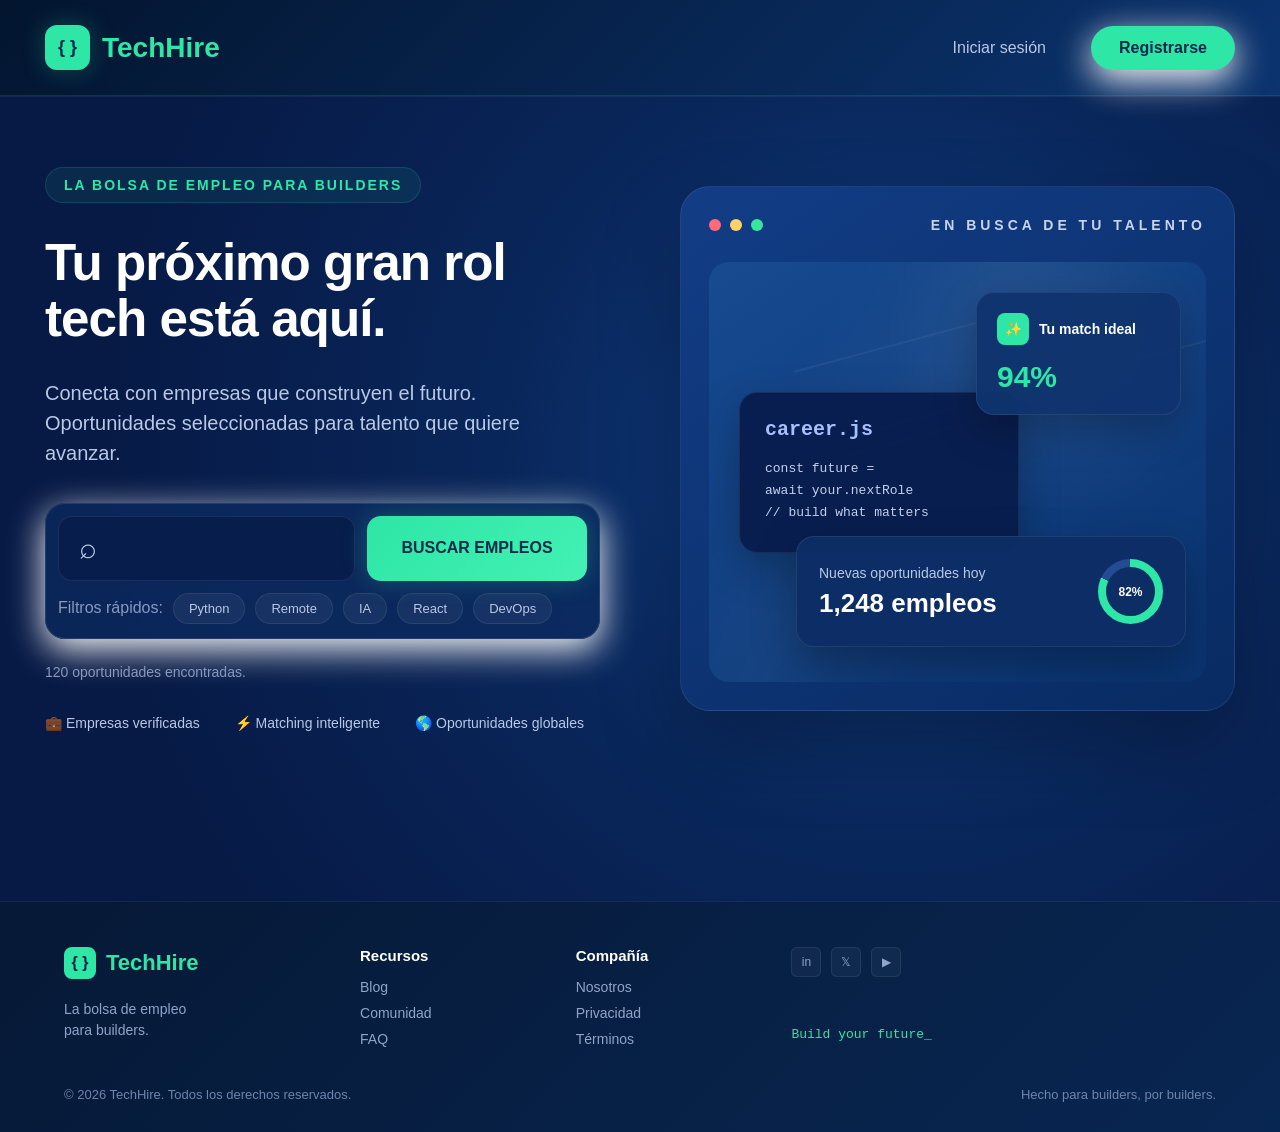
==== main/index.html @ eb677ca7 "Fase1 TechHire" ====
<!DOCTYPE html>
<html lang="es">

<head>
    <meta charset="UTF-8">

    <meta
        name="viewport"
        content="width=device-width, initial-scale=1.0"
    >

    <title>TechHire</title>

    <link rel="stylesheet" href="styles.css">
    <link rel="stylesheet" href="StyleFooter.css">
    <link rel="stylesheet" href="inicioSesion/sesion.css">
    <link rel="stylesheet" href="registro/registro.css">
</head>


<body>

    <header class="encabezado encabezadoLine">

        <a href="#" class="logo">

            <span class="logo-icono">
                { }
            </span>

            <span class="logo-texto">
                TechHire
            </span>

        </a>


        <nav class="navegacion">

            <a href="inicioSesion/iniciosesion.html" class="boton-iniciar-sesion">
                Iniciar sesión
            </a>

            <a href="registro/registro.html" class="boton-registrarse">
                Registrarse
            </a>

        </nav>

    </header>


    <main class="principal">

        <section class="contenido-izquierdo">


            <!-- Etiqueta superior -->

            <div class="etiqueta-superior">
                LA BOLSA DE EMPLEO PARA BUILDERS
            </div>


            <h1>
                Tu próximo gran rol tech está aquí.
            </h1>


            <p class="descripcion">

                Conecta con empresas que construyen el futuro.

                <br>

                Oportunidades seleccionadas para talento que quiere

                <br>

                avanzar.

            </p>


            <div class="contenedor-buscador">


                <div class="fila-buscador">

                    <div class="campo-busqueda">

                        <span class="icono-busqueda">
                            ⌕
                        </span>

                        <input
                            type="text"
                            placeholder=""
                        >

                    </div>


                    <button class="boton-buscar">
                        BUSCAR EMPLEOS
                    </button>

                </div>


                <div class="filtros">

                    <span class="texto-filtros">
                        Filtros rápidos:
                    </span>

                    <span class="filtro">
                        Python
                    </span>

                    <span class="filtro">
                        Remote
                    </span>

                    <span class="filtro">
                        IA
                    </span>

                    <span class="filtro">
                        React
                    </span>

                    <span class="filtro">
                        DevOps
                    </span>

                </div>

            </div>


            <p class="resultados">
                120 oportunidades encontradas.
            </p>


            <div class="beneficios">

                <span>
                    💼 Empresas verificadas
                </span>

                <span>
                    ⚡ Matching inteligente
                </span>

                <span>
                    🌎 Oportunidades globales
                </span>

            </div>


        </section>


        <section class="contenido-derecho">


            <div class="pantalla-flotante">


                <!-- Barra superior de la pantalla -->

                <div class="barra-pantalla">


                    <!-- Botones estilo Mac -->

                    <div class="botones-mac">

                        <span class="boton-mac rojo"></span>

                        <span class="boton-mac amarillo"></span>

                        <span class="boton-mac verde"></span>

                    </div>


                    <div class="texto-pantalla">
                        EN BUSCA DE TU TALENTO
                    </div>


                </div>


                <div class="interior-pantalla">


                    <div class="fondo-tecnologia">

                        <div class="linea-codigo linea-1"></div>

                        <div class="linea-codigo linea-2"></div>

                        <div class="linea-codigo linea-3"></div>

                    </div>



                    <!-- Tarjeta de código -->

                    <div class="tarjeta-codigo">

                        <h3>
                            career.js
                        </h3>

                        <p>
                            const future =
                        </p>

                        <p>
                            await your.nextRole
                        </p>

                        <p>
                            // build what matters
                        </p>

                    </div>



                    <!-- Tarjeta Match -->

                    <div class="tarjeta-match">

                        <div class="titulo-match">

                            <span class="icono-match">
                                ✨
                            </span>

                            Tu match ideal

                        </div>


                        <strong>
                            94%
                        </strong>

                    </div>



                    <!-- Tarjeta empleos -->

                    <div class="tarjeta-empleos">

                        <div>

                            <span>
                                Nuevas oportunidades hoy
                            </span>

                            <strong>
                                1,248 empleos
                            </strong>

                        </div>


                        <div class="circulo-progreso">

                            <div class="circulo-interior">
                                82%
                            </div>

                        </div>


                    </div>


                </div>



            </div>

        </section>


    </main>


    <footer class="pie-pagina">

    <div class="contenido-footer">


        <!-- MARCA -->

        <div class="columna-footer marca-footer">

            <div class="logo-footer">

                <span class="icono-logo">
                    { }
                </span>

                <span class="texto-logo">
                    TechHire
                </span>

            </div>

            <p>
                La bolsa de empleo
                <br>
                para builders.
            </p>

        </div>



        <!-- RECURSOS -->

        <div class="columna-footer">

            <h3>
                Recursos
            </h3>

            <a href="Recursos/recursos.html#blog">
                Blog
            </a>

            <a href="Recursos/recursos.html#comunidad">
                Comunidad
            </a>

            <a href="Recursos/recursos.html#faq">
                FAQ
            </a>

        </div>



        <!-- COMPAÑÍA -->

        <div class="columna-footer">

            <h3>
                Compañía
            </h3>

            <a href="Compania/compania.html#nosotros">
                Nosotros
            </a>

            <a href="Compania/compania.html#privacidad">
                Privacidad
            </a>

            <a href="Compania/compania.html#terminos">
                Términos
            </a>

        </div>



        <!-- REDES -->

        <div class="columna-footer redes-footer">

            <div class="redes">

                <a href="#">
                    in
                </a>

                <a href="#">
                    𝕏
                </a>

                <a href="#">
                    ▶
                </a>

            </div>

            <p class="mensaje-footer">
                Build your future_
            </p>

        </div>


    </div>


    <div class="parte-inferior-footer">

        <p>
            © 2026 TechHire.
            Todos los derechos reservados.
        </p>

        <p>
            Hecho para builders, por builders.
        </p>

    </div>

</footer>

</body>

</html>
---- main/styles.css ----
:root {
    --color-fondo: #071a46;

    --color-fondo-secundario: #0b2b61;

    --color-verde: #2ee6a6;

    --color-verde-claro: #43f1b4;

    --color-blanco: #ffffff;

    --color-texto: #b9c8e4;

    --color-texto-suave: #8799bd;

    --color-borde: rgba(255, 255, 255, 0.10);

    --color-panel: rgba(13, 45, 101, 0.85);

    --color-tarjeta: #102b62;


    /* Tamaños */

    --ancho-maximo: 1500px;

    --radio-pequeno: 12px;

    --radio-medio: 20px;

    --radio-grande: 30px;


    /* Sombras */

    --sombra-verde:
        0 0 25px rgba(46, 230, 166, 0.25);

    --sombra-panel:
        0 25px 70px rgba(0, 0, 0, 0.25);

    --sombra-botton:
        0 10px 35px rgb(248, 248, 248);
}


/* =========================================
   CONFIGURACIÓN GENERAL
========================================= */

* {
    margin: 0;
    padding: 0;
    box-sizing: border-box;
}


html {
    scroll-behavior: smooth;
}


body {

    min-height: 100vh;

    font-family:
        Arial,
        Helvetica,
        sans-serif;

    color: var(--color-blanco);

    background:
        radial-gradient(
            circle at 75% 45%,
            #103f85 0%,
            #09265a 30%,
            var(--color-fondo) 65%
        );

    overflow-x: hidden;
}


/* =========================================
   ENCABEZADO
========================================= */

.encabezado {

    width: 100%;

    max-width: var(--ancho-maximo);

    margin: auto;

    padding: 25px 45px;

    display: flex;

    align-items: center;

    justify-content: space-between;

}


/* =========================================
   LOGO
========================================= */

.logo {

    display: flex;

    align-items: center;

    gap: 12px;

    text-decoration: none;

    color: var(--color-verde);

}


.logo-icono {

    width: 45px;
    height: 45px;

    display: flex;

    justify-content: center;
    align-items: center;

    background: var(--color-verde);

    color: var(--color-fondo);

    font-weight: bold;

    font-size: 18px;

    border-radius: 12px;

    box-shadow: var(--sombra-verde);

}


.logo-texto {

    font-size: 28px;

    font-weight: bold;

}


/* =========================================
   NAVEGACIÓN
========================================= */

.navegacion {

    display: flex;

    align-items: center;

    gap: 45px;

}


.navegacion a {

    color: var(--color-texto);

    text-decoration: none;

    font-size: 16px;

    transition: 0.3s;

}


.navegacion a:hover {

    color: var(--color-verde);

}


/* Botón registrarse */

.navegacion .boton-registrarse {

    padding: 13px 28px;

    color: #06284c;

    background: var(--color-verde);

    border-radius: 30px;

    font-weight: bold;

    box-shadow: var(--sombra-botton);

}


.navegacion .boton-registrarse:hover {

    color: #06284c;

    transform: translateY(-2px);

}


/* =========================================
   CONTENIDO PRINCIPAL
========================================= */

.principal {

    width: 100%;

    max-width: var(--ancho-maximo);

    margin: auto;

    padding: 70px 45px;

    display: grid;

    grid-template-columns: 1fr 1fr;

    gap: 80px;

    align-items: center;

    border-top: 1px solid rgba(255,255,255,0.05);

}


/* =========================================
   COLUMNA IZQUIERDA
========================================= */

.contenido-izquierdo {

    max-width: 720px;

}


/* =========================================
   ETIQUETA SUPERIOR
========================================= */

.etiqueta-superior {

    display: inline-block;

    margin-bottom: 32px;

    padding: 9px 18px;

    color: var(--color-verde);

    background:
        rgba(46, 230, 166, 0.08);

    border:
        1px solid rgba(46, 230, 166, 0.15);

    border-radius: 25px;

    font-size: 14px;

    font-weight: bold;

    letter-spacing: 2px;

}


/* =========================================
   TÍTULO
========================================= */

h1 {

    max-width: 700px;

    margin-bottom: 30px;

    font-size: clamp(38px, 4vw, 58px);

    line-height: 1.1;

    letter-spacing: -1px;

}


/* =========================================
   DESCRIPCIÓN
========================================= */

.descripcion {

    margin-bottom: 40px;

    color: var(--color-texto);

    font-size: 20px;

    line-height: 1.6;

}


/* =========================================
   BUSCADOR
========================================= */

.contenedor-buscador {

    padding: 12px;

    background:
        rgba(12, 43, 96, 0.75);

    border:
        1px solid var(--color-borde);

    border-radius: var(--radio-medio);

    box-shadow: var(--sombra-botton);

}


.fila-buscador {

    display: flex;

    gap: 12px;

}


/* Campo de búsqueda */

.campo-busqueda {

    flex: 1;

    height: 65px;

    display: flex;

    align-items: center;

    padding: 0 20px;

    background: #071d4c;

    border:
        1px solid rgba(255, 255, 255, 0.08);

    border-radius: 14px;

}


.icono-busqueda {

    margin-right: 15px;

    color: var(--color-texto);

    font-size: 30px;

}


.campo-busqueda input {

    width: 100%;

    background: transparent;

    border: none;

    outline: none;

    color: white;

    font-size: 18px;

}


/* Botón buscar */

.boton-buscar {

    min-width: 220px;

    padding: 0 25px;

    background:
        linear-gradient(
            135deg,
            var(--color-verde),
            var(--color-verde-claro)
        );

    color: #052d4b;

    border: none;

    border-radius: 14px;

    font-size: 16px;

    font-weight: bold;

    cursor: pointer;

    transition: 0.3s;

    box-shadow: var(--sombra-verde);

}


.boton-buscar:hover {

    transform: translateY(-2px);

    box-shadow:
        0 10px 35px rgba(46, 230, 166, 0.35);

}


/* =========================================
   FILTROS
========================================= */

.filtros {

    display: flex;

    align-items: center;

    flex-wrap: wrap;

    gap: 10px;

    padding: 12px 0 2px 0;

}


.texto-filtros {

    color: var(--color-texto-suave);

}


.filtro {

    padding: 7px 15px;

    color: var(--color-texto);

    background:
        rgba(255, 255, 255, 0.05);

    border:
        1px solid rgba(255, 255, 255, 0.08);

    border-radius: 20px;

    font-size: 13px;

}


/* =========================================
   RESULTADOS
========================================= */

.resultados {

    margin-top: 25px;

    color: var(--color-texto-suave);

    font-size: 14px;

}


/* =========================================
   BENEFICIOS
========================================= */

.beneficios {

    margin-top: 35px;

    display: flex;

    gap: 35px;

    color: var(--color-texto);

    font-size: 14px;

}


/* =========================================
   PARTE DERECHA
========================================= */

.contenido-derecho {

    display: flex;

    align-items: center;

    justify-content: center;

    min-height: 160px;

}


/* =========================================
   PANTALLA FLOTANTE
========================================= */

.pantalla-flotante {

    width: 100%;

    max-width: 650px;

    min-height: 500px;

    background:
        linear-gradient(
            145deg,
            #123d86,
            #082b62
        );

    border:
        1px solid rgba(255, 255, 255, 0.08);

    border-radius: 30px;

    box-shadow:
        0 35px 80px rgba(0, 0, 0, 0.25);

    overflow: hidden;


    /*
       Esta línea hace que la pantalla
       esté flotando constantemente.
    */

    animation:
        animacion-flotar-pantalla
        6s
        ease-in-out
        infinite;

}


/* =========================================
   ANIMACIÓN DE LA PANTALLA
========================================= */

@keyframes animacion-flotar-pantalla {

    0% {

        transform:
            translateY(0px)
            rotate(0deg);

    }


    50% {

        transform:
            translateY(-16px)
            rotate(0.3deg);

    }


    100% {

        transform:
            translateY(0px)
            rotate(0deg);

    }

}


/* =========================================
   BARRA SUPERIOR DE LA PANTALLA
========================================= */

.barra-pantalla {

    height: 75px;

    padding: 0 28px;

    display: flex;

    align-items: center;

    justify-content: space-between;

}


.botones-mac {

    display: flex;

    gap: 9px;

}


.boton-mac {

    width: 12px;

    height: 12px;

    border-radius: 50%;

}


.rojo {
    background: #ff6b78;
}


.amarillo {
    background: #ffd166;
}


.verde {
    background: #39e69d;
}


.texto-pantalla {

    color: #c8d4ef;

    font-weight: bold;

    letter-spacing: 4px;

    font-size: 14px;

}


/* =========================================
   INTERIOR DE LA PANTALLA
========================================= */

.interior-pantalla {

    position: relative;

    height: 420px;

    margin: 0 28px 28px;

    overflow: hidden;

    background:
        linear-gradient(
            145deg,
            #174b91,
            #0b3470
        );

    border-radius: 20px;

}


/* =========================================
   FONDO DECORATIVO
========================================= */

.fondo-tecnologia {

    position: absolute;

    inset: 0;

    opacity: 0.35;

    background:

        linear-gradient(
            120deg,
            transparent 20%,
            rgba(255,255,255,0.08),
            transparent 60%
        ),

        radial-gradient(
            circle at 70% 20%,
            rgba(255,255,255,0.20),
            transparent 35%
        );

}


.linea-codigo {

    position: absolute;

    height: 2px;

    background:
        rgba(255, 255, 255, 0.15);

    transform: rotate(-15deg);

}


.linea-1 {

    width: 300px;

    top: 70px;

    left: 80px;

}


.linea-2 {

    width: 400px;

    top: 120px;

    left: 140px;

}


.linea-3 {

    width: 250px;

    top: 180px;

    left: 60px;

}


/* =========================================
   TARJETA DE CÓDIGO
========================================= */

.tarjeta-codigo {

    position: absolute;

    left: 30px;

    top: 130px;

    width: 280px;

    padding: 25px;

    background:
        rgba(8, 28, 75, 0.92);

    border:
        1px solid rgba(255,255,255,0.08);

    border-radius: 18px;

    box-shadow:
        0 15px 40px rgba(0,0,0,0.25);

    animation:
        animacion-tarjeta-codigo
        5s
        ease-in-out
        infinite;

}


.tarjeta-codigo h3 {

    margin-bottom: 20px;

    color: #a7bfff;

    font-family: monospace;

    font-size: 20px;

}


.tarjeta-codigo p {

    margin: 7px 0;

    color: #c3d0ed;

    font-family: monospace;

    font-size: 13px;

}


/* =========================================
   ANIMACIÓN TARJETA CÓDIGO
========================================= */

@keyframes animacion-tarjeta-codigo {

    0%,
    100% {

        transform: translateY(0px);

    }

    50% {

        transform: translateY(-8px);

    }

}


/* =========================================
   TARJETA MATCH
========================================= */

.tarjeta-match {

    position: absolute;

    z-index: 3;

    right: 25px;

    top: 30px;

    width: 205px;

    padding: 20px;

    background:
        rgba(15, 52, 110, 0.96);

    border:
        1px solid rgba(255,255,255,0.08);

    border-radius: 18px;

    box-shadow:
        0 15px 40px rgba(0,0,0,0.25);

    animation:
        animacion-match
        4.5s
        ease-in-out
        infinite;

}


.titulo-match {

    display: flex;

    align-items: center;

    gap: 10px;

    margin-bottom: 15px;

    font-size: 14px;

    font-weight: bold;

}


.icono-match {

    display: flex;

    align-items: center;

    justify-content: center;

    width: 32px;

    height: 32px;

    background: var(--color-verde);

    border-radius: 8px;

}


.tarjeta-match strong {

    color: var(--color-verde);

    font-size: 30px;

}


/* =========================================
   ANIMACIÓN MATCH
========================================= */

@keyframes animacion-match {

    0%,
    100% {

        transform:
            translateY(0px)
            translateX(0px);

    }


    50% {

        transform:
            translateY(-12px)
            translateX(4px);

    }

}


/* =========================================
   TARJETA EMPLEOS
========================================= */

.tarjeta-empleos {

    position: absolute;

    z-index: 4;

    right: 20px;

    bottom: 35px;

    width: 390px;

    padding: 22px;

    display: flex;

    align-items: center;

    justify-content: space-between;

    background:
        rgba(13, 45, 101, 0.96);

    border:
        1px solid rgba(255,255,255,0.08);

    border-radius: 18px;

    box-shadow:
        0 18px 45px rgba(0,0,0,0.30);

    animation:
        animacion-empleos
        5.5s
        ease-in-out
        infinite;

}


.tarjeta-empleos span {

    display: block;

    margin-bottom: 7px;

    color: var(--color-texto);

    font-size: 14px;

}


.tarjeta-empleos strong {

    display: block;

    font-size: 26px;

}

@keyframes animacion-empleos {

    0%,
    100% {

        transform: translateY(0);

    }


    50% {

        transform: translateY(10px);

    }

}


.circulo-progreso {

    width: 65px;

    height: 65px;

    display: flex;

    justify-content: center;

    align-items: center;

    border-radius: 50%;

    background:

        conic-gradient(
            var(--color-verde) 0deg 295deg,
            #254c91 295deg 360deg
        );

}


.circulo-interior {

    width: 49px;

    height: 49px;

    display: flex;

    justify-content: center;

    align-items: center;

    background: #0d2d65;

    border-radius: 50%;

    color: white;

    font-size: 12px;

    font-weight: bold;


}
---- main/StyleFooter.css ----
.pie-pagina {

    width: 100%;

    margin-top: 100px;

    padding: 45px 0 30px;

    background:
        linear-gradient(
            135deg,
            #061936,
            #082652
        );

    border-top:
        1px solid rgba(255,255,255,0.05);
}

/* CONTENIDO PRINCIPAL DEL FOOTER */

.contenido-footer {

    width: 90%;

    max-width: 1200px;

    margin: auto;

    display: grid;

    grid-template-columns:
        1.5fr
        1fr
        1fr
        1fr
        1.3fr;

    gap: 55px;

}


/* COLUMNAS */

.columna-footer {

    display: flex;

    flex-direction: column;

    gap: 10px;

}


/* TÍTULOS */

.columna-footer h3 {

    margin-bottom: 5px;

    color: white;

    font-size: 15px;

}


/* ENLACES */

.columna-footer a {

    color: #8fa4c8;

    text-decoration: none;

    font-size: 14px;

    transition: 0.3s;

}


.columna-footer a:hover {

    color: var(--color-verde);

    transform: translateX(3px);

}


/* =========================================
   MARCA
========================================= */

.logo-footer {

    display: flex;

    align-items: center;

    gap: 10px;

}


.icono-logo {

    width: 32px;
    height: 32px;

    display: flex;

    justify-content: center;
    align-items: center;

    background: var(--color-verde);

    color: #06213f;

    border-radius: 8px;

    font-weight: bold;

}


.texto-logo {

    color: var(--color-verde);

    font-size: 22px;

    font-weight: bold;

}


.marca-footer p {

    margin-top: 10px;

    color: #8fa4c8;

    line-height: 1.5;

    font-size: 14px;

}


/* =========================================
   REDES SOCIALES
========================================= */

.redes {

    display: flex;

    gap: 10px;

}


.redes a {

    width: 30px;
    height: 30px;

    display: flex;

    align-items: center;

    justify-content: center;

    background: rgba(255,255,255,0.04);

    border:
        1px solid rgba(255,255,255,0.08);

    border-radius: 6px;

    color: #8fa4c8;

    font-size: 12px;

}


.redes a:hover {

    color: var(--color-verde);

    border-color:
        rgba(46,230,166,0.4);

}


/* MENSAJE VERDE */

.mensaje-footer {

    margin-top: 40px;

    color: var(--color-verde);

    font-family: monospace;

    font-size: 13px;

}


/* =========================================
   PARTE INFERIOR
========================================= */

.parte-inferior-footer {

    width: 90%;

    max-width: 1200px;

    margin: 40px auto 0;

    display: flex;

    justify-content: space-between;

    color: #6f84aa;

    font-size: 13px;

}


/* =========================================
   RESPONSIVE
========================================= */

@media (max-width: 900px) {

    .contenido-footer {

        grid-template-columns:
            repeat(2, 1fr);

    }

}


@media (max-width: 600px) {

    .contenido-footer {

        grid-template-columns: 1fr;

    }


    .parte-inferior-footer {

        flex-direction: column;

        gap: 15px;

    }

}
---- main/inicioSesion/sesion.css ----
/* ================================
   VARIABLES
================================ */

:root {

    --color-fondo: #071a46;

    --color-panel: #0b2b61;

    --color-verde: #2ee6a6;

    --color-blanco: #ffffff;

    --color-texto: #b9c8e4;

    --color-borde:
        rgba(255, 255, 255, 0.10);

}


/* ================================
   GENERAL
================================ */

* {
    margin: 0;
    padding: 0;
    box-sizing: border-box;
}


body {

    min-height: 100vh;

    font-family:
        Arial,
        Helvetica,
        sans-serif;

    color: var(--color-blanco);

    background:
        radial-gradient(
            circle at 70% 40%,
            #103f85,
            #09265a 35%,
            var(--color-fondo) 70%
        );

}


/* ================================
   HEADER
================================ */

.encabezado {

    padding: 25px 45px;

    background:
        linear-gradient(
            135deg,
            #03152f,
            #0b3470
        );

    border-bottom:
        1px solid rgba(46, 230, 166, 0.15);

}


.logo {

    display: flex;

    align-items: center;

    gap: 12px;

    width: fit-content;

    color: var(--color-verde);

    text-decoration: none;

}


.logo-icono {

    width: 45px;
    height: 45px;

    display: flex;

    justify-content: center;
    align-items: center;

    background: var(--color-verde);

    color: #06284c;

    border-radius: 12px;

    font-weight: bold;

}


.logo-texto {

    font-size: 28px;

    font-weight: bold;

}


/* ================================
   CONTENEDOR
================================ */

.contenedor-login {

    min-height:
        calc(100vh - 96px);

    display: flex;

    justify-content: center;

    align-items: center;

    padding: 50px 20px;

}


/* ================================
   TARJETA
================================ */

.tarjeta-login {

    width: 100%;

    max-width: 480px;

    padding: 45px;

    background:
        rgba(11, 43, 97, 0.85);

    border:
        1px solid var(--color-borde);

    border-radius: 24px;

    box-shadow:
        0 25px 70px rgba(0,0,0,0.25);

}


.etiqueta {

    display: inline-block;

    margin-bottom: 20px;

    padding: 8px 15px;

    color: var(--color-verde);

    background:
        rgba(46,230,166,0.08);

    border:
        1px solid rgba(46,230,166,0.15);

    border-radius: 20px;

    font-size: 12px;

    font-weight: bold;

    letter-spacing: 2px;

}


.tarjeta-login h1 {

    margin-bottom: 12px;

    font-size: 38px;

}


.descripcion {

    margin-bottom: 35px;

    color: var(--color-texto);

    line-height: 1.5;

}


/* ================================
   CAMPOS
================================ */

.grupo-campo {

    margin-bottom: 22px;

}


.grupo-campo label {

    display: block;

    margin-bottom: 8px;

    color: var(--color-texto);

    font-size: 14px;

}


.grupo-campo input {

    width: 100%;

    height: 55px;

    padding: 0 17px;

    color: white;

    background: #071d4c;

    border:
        1px solid var(--color-borde);

    border-radius: 12px;

    outline: none;

    font-size: 15px;

}


/* Cuando seleccionas el campo */

.grupo-campo input:focus {

    border-color:
        var(--color-verde);

    box-shadow:
        0 0 0 3px
        rgba(46,230,166,0.08);

}


/* ================================
   BOTÓN
================================ */

.boton-principal {

    width: 100%;

    height: 55px;

    margin-top: 10px;

    background:
        var(--color-verde);

    color: #052d4b;

    border: none;

    border-radius: 12px;

    font-weight: bold;

    cursor: pointer;

    transition: 0.3s;

}


.boton-principal:hover {

    transform:
        translateY(-2px);

    box-shadow:
        0 10px 30px
        rgba(46,230,166,0.25);

}


/* ================================
   CREAR CUENTA
================================ */

.crear-cuenta {

    margin-top: 25px;

    text-align: center;

    color: var(--color-texto);

    font-size: 14px;

}


.crear-cuenta a {

    color: var(--color-verde);

    text-decoration: none;

    font-weight: bold;

}
---- main/registro/registro.css ----
:root {

    --color-fondo: #071a46;
    --color-panel: #0b2b61;
    --color-verde: #2ee6a6;
    --color-blanco: #ffffff;
    --color-texto: #b9c8e4;

    --color-borde:
        rgba(255,255,255,0.10);

}


* {
    margin: 0;
    padding: 0;
    box-sizing: border-box;
}


body {

    min-height: 100vh;

    font-family:
        Arial,
        Helvetica,
        sans-serif;

    color: var(--color-blanco);

    background:
        radial-gradient(
            circle at 70% 40%,
            #103f85,
            #09265a 35%,
            var(--color-fondo) 70%
        );

}


/* HEADER */

.encabezado {

    padding: 25px 45px;

    background:
        linear-gradient(
            135deg,
            #03152f,
            #0b3470
        );

    border-bottom:
        1px solid rgba(46,230,166,0.15);

}


.logo {

    width: fit-content;

    display: flex;

    align-items: center;

    gap: 12px;

    color: var(--color-verde);

    text-decoration: none;

}


.logo-icono {

    width: 45px;
    height: 45px;

    display: flex;

    justify-content: center;
    align-items: center;

    background:
        var(--color-verde);

    color: #06284c;

    border-radius: 12px;

    font-weight: bold;

}


.logo-texto {

    font-size: 28px;

    font-weight: bold;

}


/* CONTENEDOR */

.contenedor-registro {

    display: flex;

    justify-content: center;

    padding: 60px 20px;

}


/* TARJETA */

.tarjeta-registro {

    width: 100%;

    max-width: 750px;

    padding: 45px;

    background:
        rgba(11,43,97,0.85);

    border:
        1px solid var(--color-borde);

    border-radius: 24px;

    box-shadow:
        0 25px 70px
        rgba(0,0,0,0.25);

}


.etiqueta {

    display: inline-block;

    margin-bottom: 20px;

    padding: 8px 15px;

    color:
        var(--color-verde);

    background:
        rgba(46,230,166,0.08);

    border:
        1px solid
        rgba(46,230,166,0.15);

    border-radius: 20px;

    font-size: 12px;

    font-weight: bold;

    letter-spacing: 2px;

}


.tarjeta-registro h1 {

    margin-bottom: 12px;

    font-size: 38px;

}


.descripcion {

    margin-bottom: 35px;

    color: var(--color-texto);

}


/* ===============================
   FORMULARIO
================================ */

.fila-formulario {

    display: grid;

    grid-template-columns:
        1fr 1fr;

    gap: 20px;

}


.grupo-campo {

    margin-bottom: 22px;

}


.grupo-campo label {

    display: block;

    margin-bottom: 8px;

    color: var(--color-texto);

    font-size: 14px;

}


/* INPUT Y SELECT */

.grupo-campo input,
.grupo-campo select {

    width: 100%;

    height: 55px;

    padding: 0 17px;

    color: white;

    background: #071d4c;

    border:
        1px solid var(--color-borde);

    border-radius: 12px;

    outline: none;

    font-size: 15px;

}


/* SELECT */

.grupo-campo select {

    cursor: pointer;

}


/* CUANDO SELECCIONAMOS UN CAMPO */

.grupo-campo input:focus,
.grupo-campo select:focus {

    border-color:
        var(--color-verde);

    box-shadow:
        0 0 0 3px
        rgba(46,230,166,0.08);

}


/* BOTÓN */

.boton-principal {

    width: 100%;

    height: 58px;

    background:
        var(--color-verde);

    color: #052d4b;

    border: none;

    border-radius: 12px;

    font-weight: bold;

    cursor: pointer;

    transition: 0.3s;

}


.boton-principal:hover {

    transform:
        translateY(-2px);

    box-shadow:
        0 10px 30px
        rgba(46,230,166,0.25);

}


/* TEXTO INFERIOR */

.iniciar-cuenta {

    margin-top: 25px;

    text-align: center;

    color: var(--color-texto);

    font-size: 14px;

}


.iniciar-cuenta a {

    color: var(--color-verde);

    text-decoration: none;

    font-weight: bold;

}


/* ===============================
   CELULARES
================================ */

@media (max-width: 650px) {

    .encabezado {
        padding: 20px;
    }


    .tarjeta-registro {
        padding: 30px 22px;
    }


    .tarjeta-registro h1 {
        font-size: 30px;
    }


    .fila-formulario {
        grid-template-columns: 1fr;
        gap: 0;
    }

}
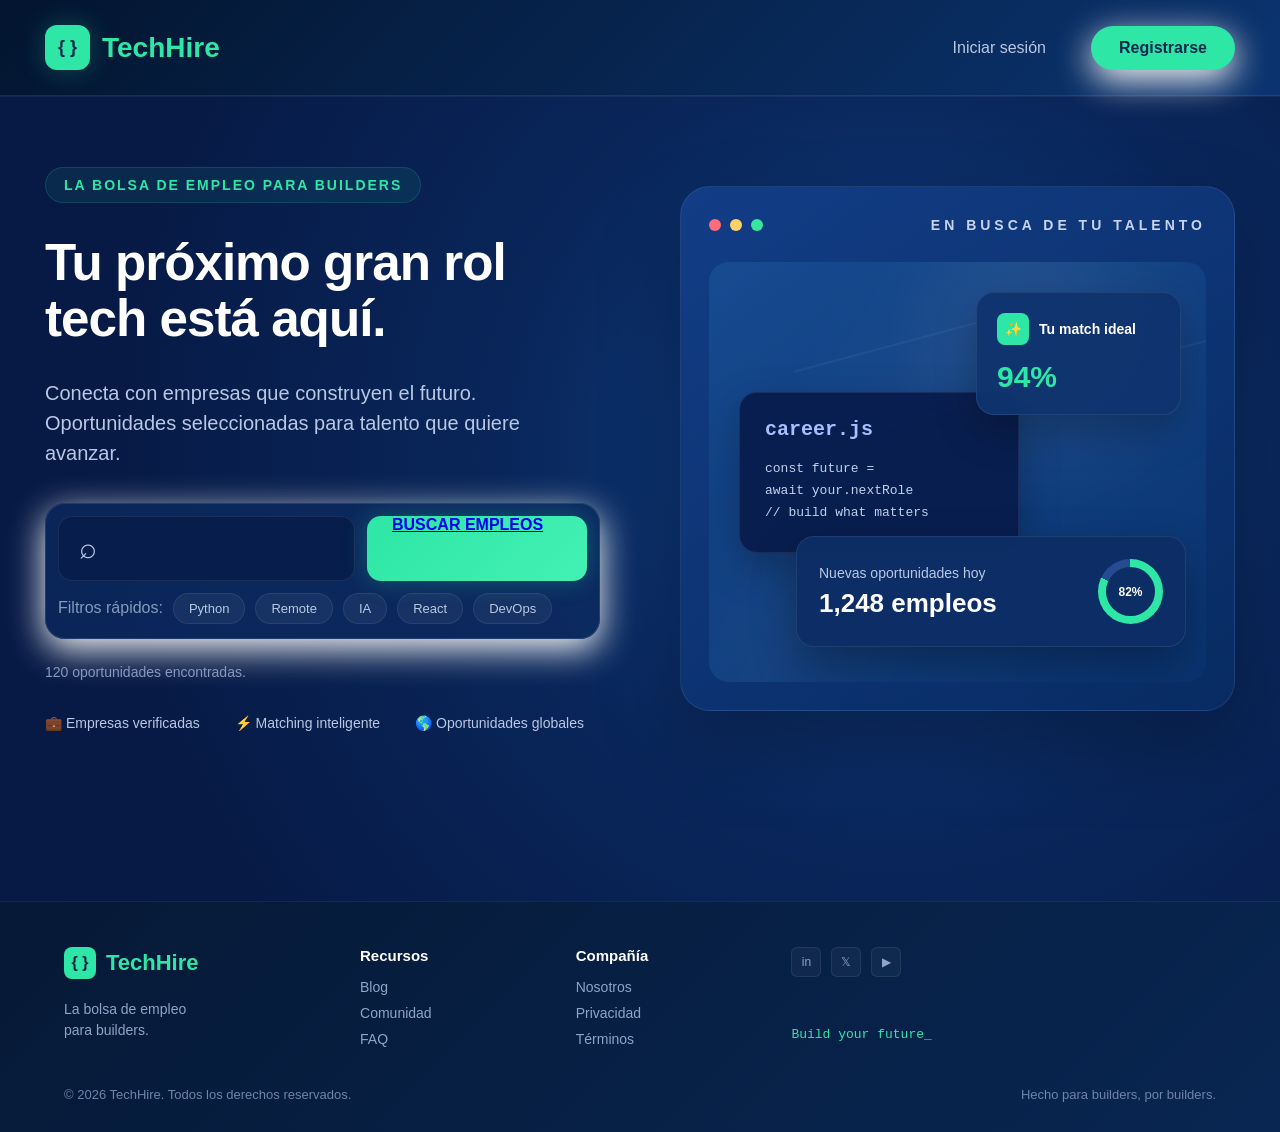
==== commit 90fbfc98: "Agrego pagina de vacantes" ====
--- a/main/index.html
+++ b/main/index.html
@@ -100,10 +100,12 @@
 
                     </div>
 
-
-                    <button class="boton-buscar">
-                        BUSCAR EMPLEOS
-                    </button>
+                    <div class="boton-buscar">
+                        <a href="vacantes/vacantes.html"
+                        >
+                            BUSCAR EMPLEOS
+                        </a>
+                    </div>
 
                 </div>
 
--- a/main/styles.css
+++ b/main/styles.css
@@ -20,7 +20,6 @@
 
     --color-tarjeta: #102b62;
 
-
     /* Tamaños */
 
     --ancho-maximo: 1500px;
@@ -30,7 +29,6 @@
     --radio-medio: 20px;
 
     --radio-grande: 30px;
-
 
     /* Sombras */
 
@@ -43,7 +41,6 @@
     --sombra-botton:
         0 10px 35px rgb(248, 248, 248);
 }
-
 
 /* =========================================
    CONFIGURACIÓN GENERAL
@@ -55,11 +52,9 @@
     box-sizing: border-box;
 }
 
-
 html {
     scroll-behavior: smooth;
 }
-
 
 body {
 
@@ -106,7 +101,6 @@
 
 }
 
-
 /* =========================================
    LOGO
 ========================================= */
@@ -249,7 +243,6 @@
 
 }
 
-
 /* =========================================
    COLUMNA IZQUIERDA
 ========================================= */
@@ -259,7 +252,6 @@
     max-width: 720px;
 
 }
-
 
 /* =========================================
    ETIQUETA SUPERIOR
